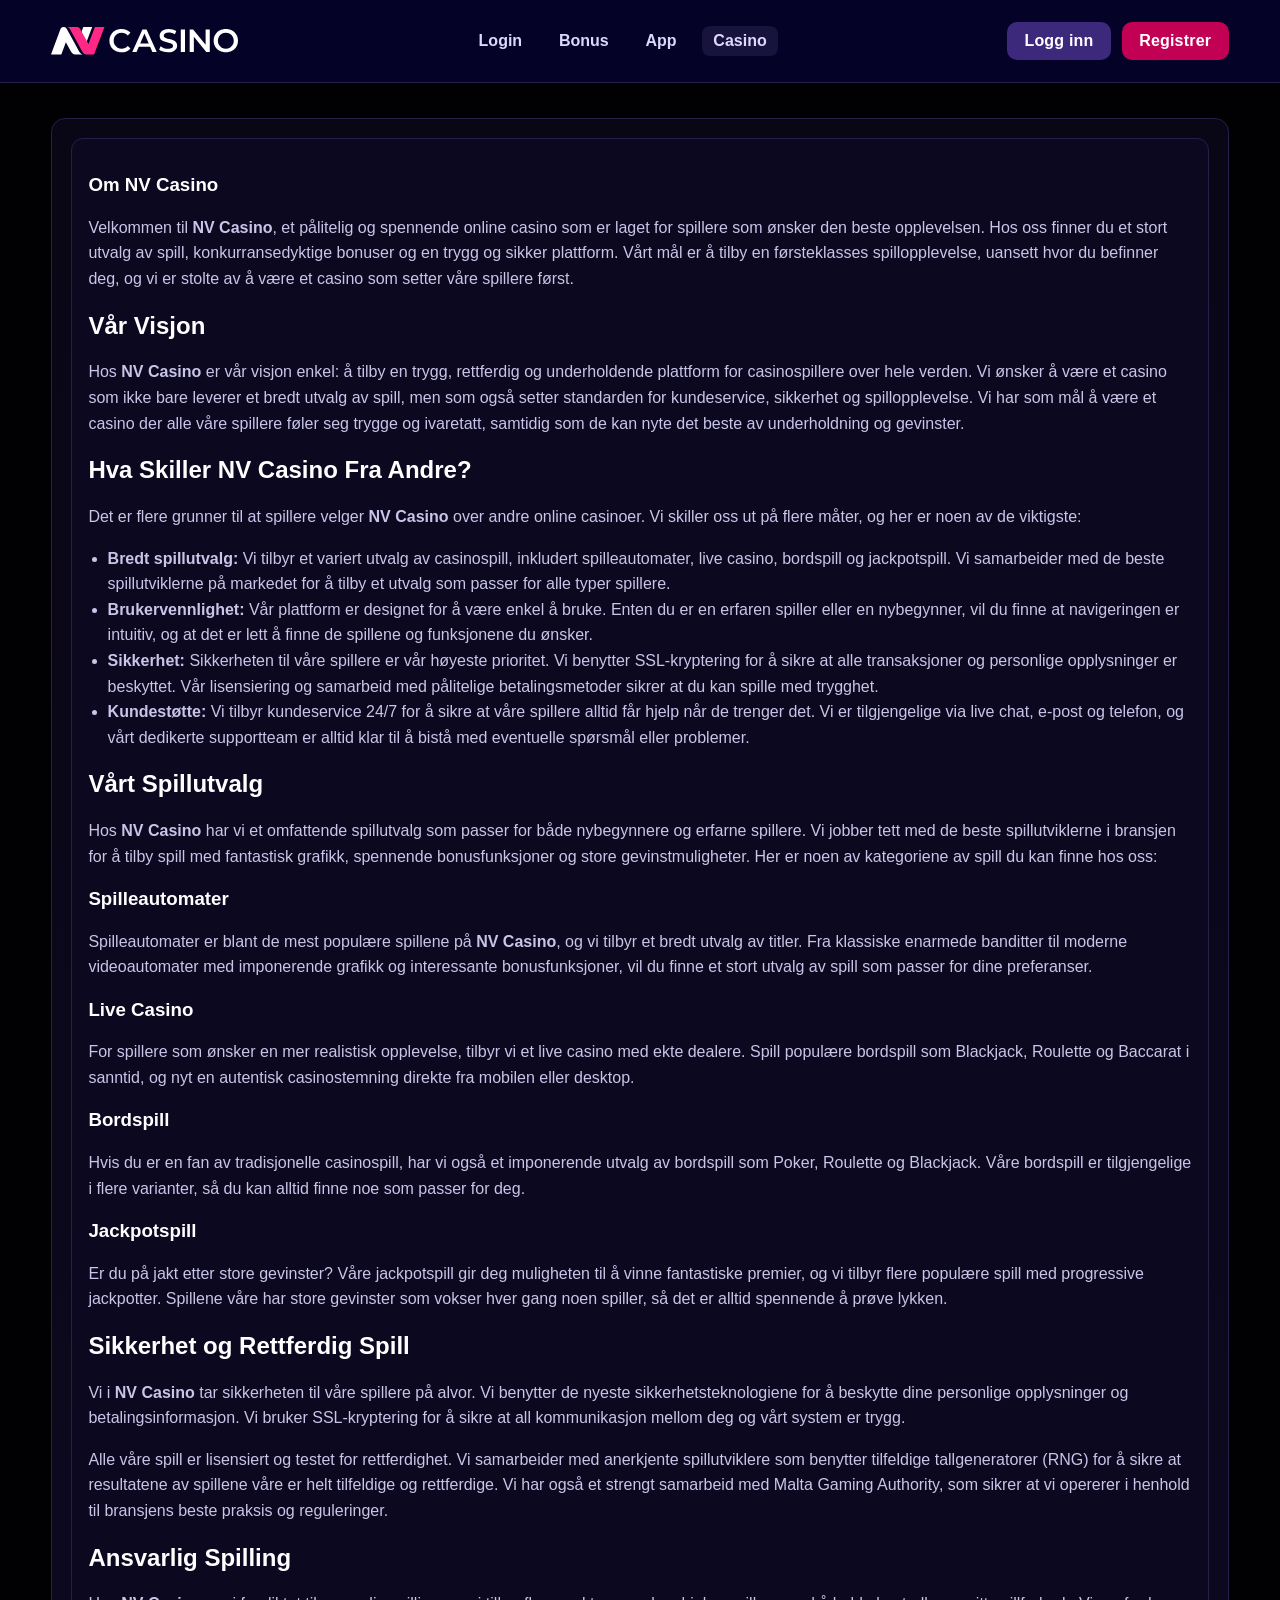
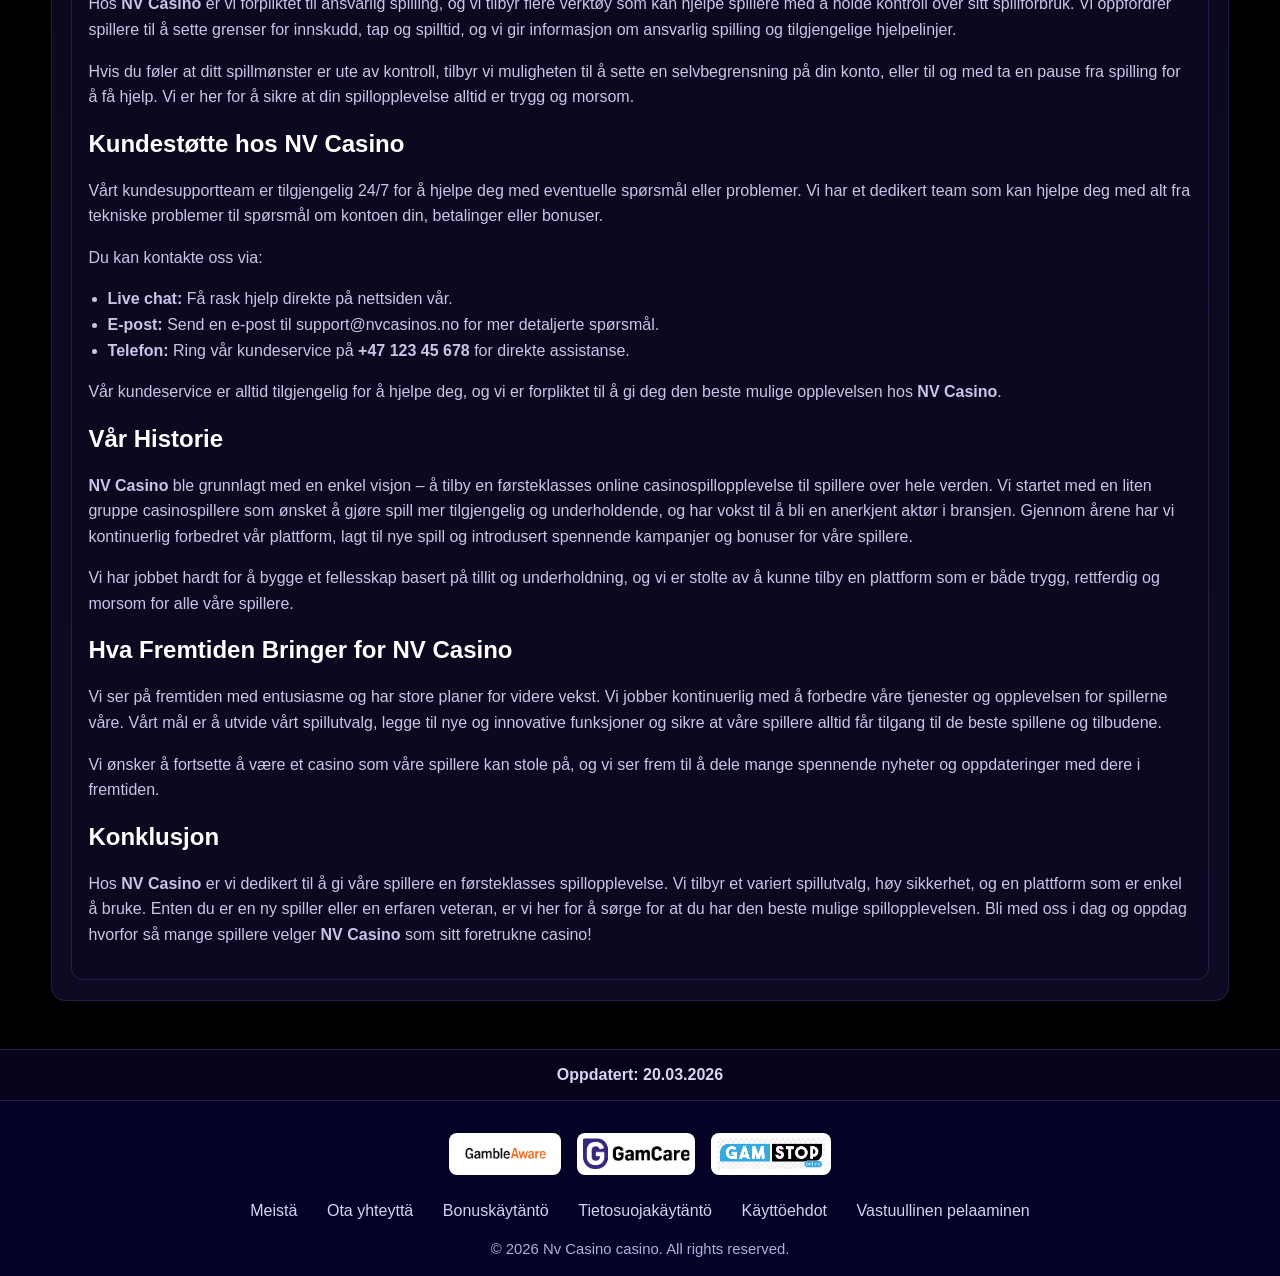
==== about-us/index.html @ 7457d710 "Initial NV Casino site" ====
<!doctype html>
<html lang="fi">
<head>
  <meta charset="UTF-8" />
  <meta name="viewport" content="width=device-width, initial-scale=1.0" />
  <meta name="description" content="Lær mer om NV Casino! Vi er dedikert til å tilby våre spillere den beste casinospillopplevelsen. Oppdag vårt spillutvalg, vårt engasjement for sikkerhet og kundeservice." />
  <title>Om NV Casino – Bli Kjent Med Oss</title>
  <link rel="icon" type="image/svg+xml" href="../icon.svg" />
  <link rel="stylesheet" href="../internal-pages.css" />
</head>
<body>
  <header>
    <div class="container header-inner">
      <a class="logo" href="../">
        <img src="../nvcasino logo.svg" alt="NV Casino logo" />
      </a>

      <nav class="main-nav" aria-label="Main navigation">
        <a href="../login/">Login</a>
        <a href="../bonus/">Bonus</a>
        <a href="../app/">App</a>
        <a href="../" class="active">Casino</a>
      </nav>

      <div class="auth-buttons">
        <a class="btn btn-login" href="../login/">Logg inn</a>
        <a class="btn btn-register" href="/go/">Registrer</a>
      </div>
    </div>
  </header>

  <main>
    <section class="page-content">
      <div class="container">
        <div class="rich-content">
<section>
  <h1>Om NV Casino</h1>
  <p>Velkommen til <strong>NV Casino</strong>, et pålitelig og spennende online casino som er laget for spillere som ønsker den beste opplevelsen. Hos oss finner du et stort utvalg av spill, konkurransedyktige bonuser og en trygg og sikker plattform. Vårt mål er å tilby en førsteklasses spillopplevelse, uansett hvor du befinner deg, og vi er stolte av å være et casino som setter våre spillere først.</p>
  <h2>Vår Visjon</h2>
  <p>Hos <strong>NV Casino</strong> er vår visjon enkel: å tilby en trygg, rettferdig og underholdende plattform for casinospillere over hele verden. Vi ønsker å være et casino som ikke bare leverer et bredt utvalg av spill, men som også setter standarden for kundeservice, sikkerhet og spillopplevelse. Vi har som mål å være et casino der alle våre spillere føler seg trygge og ivaretatt, samtidig som de kan nyte det beste av underholdning og gevinster.</p>
  <h2>Hva Skiller NV Casino Fra Andre?</h2>
  <p>Det er flere grunner til at spillere velger <strong>NV Casino</strong> over andre online casinoer. Vi skiller oss ut på flere måter, og her er noen av de viktigste:</p>
  <ul>
    <li><strong>Bredt spillutvalg:</strong> Vi tilbyr et variert utvalg av casinospill, inkludert spilleautomater, live casino, bordspill og jackpotspill. Vi samarbeider med de beste spillutviklerne på markedet for å tilby et utvalg som passer for alle typer spillere.</li>
    <li><strong>Brukervennlighet:</strong> Vår plattform er designet for å være enkel å bruke. Enten du er en erfaren spiller eller en nybegynner, vil du finne at navigeringen er intuitiv, og at det er lett å finne de spillene og funksjonene du ønsker.</li>
    <li><strong>Sikkerhet:</strong> Sikkerheten til våre spillere er vår høyeste prioritet. Vi benytter SSL-kryptering for å sikre at alle transaksjoner og personlige opplysninger er beskyttet. Vår lisensiering og samarbeid med pålitelige betalingsmetoder sikrer at du kan spille med trygghet.</li>
    <li><strong>Kundestøtte:</strong> Vi tilbyr kundeservice 24/7 for å sikre at våre spillere alltid får hjelp når de trenger det. Vi er tilgjengelige via live chat, e-post og telefon, og vårt dedikerte supportteam er alltid klar til å bistå med eventuelle spørsmål eller problemer.</li>
  </ul>
  <h2>Vårt Spillutvalg</h2>
  <p>Hos <strong>NV Casino</strong> har vi et omfattende spillutvalg som passer for både nybegynnere og erfarne spillere. Vi jobber tett med de beste spillutviklerne i bransjen for å tilby spill med fantastisk grafikk, spennende bonusfunksjoner og store gevinstmuligheter. Her er noen av kategoriene av spill du kan finne hos oss:</p>
  <h3>Spilleautomater</h3>
  <p>Spilleautomater er blant de mest populære spillene på <strong>NV Casino</strong>, og vi tilbyr et bredt utvalg av titler. Fra klassiske enarmede banditter til moderne videoautomater med imponerende grafikk og interessante bonusfunksjoner, vil du finne et stort utvalg av spill som passer for dine preferanser.</p>
  <h3>Live Casino</h3>
  <p>For spillere som ønsker en mer realistisk opplevelse, tilbyr vi et live casino med ekte dealere. Spill populære bordspill som Blackjack, Roulette og Baccarat i sanntid, og nyt en autentisk casinostemning direkte fra mobilen eller desktop.</p>
  <h3>Bordspill</h3>
  <p>Hvis du er en fan av tradisjonelle casinospill, har vi også et imponerende utvalg av bordspill som Poker, Roulette og Blackjack. Våre bordspill er tilgjengelige i flere varianter, så du kan alltid finne noe som passer for deg.</p>
  <h3>Jackpotspill</h3>
  <p>Er du på jakt etter store gevinster? Våre jackpotspill gir deg muligheten til å vinne fantastiske premier, og vi tilbyr flere populære spill med progressive jackpotter. Spillene våre har store gevinster som vokser hver gang noen spiller, så det er alltid spennende å prøve lykken.</p>
  <h2>Sikkerhet og Rettferdig Spill</h2>
  <p>Vi i <strong>NV Casino</strong> tar sikkerheten til våre spillere på alvor. Vi benytter de nyeste sikkerhetsteknologiene for å beskytte dine personlige opplysninger og betalingsinformasjon. Vi bruker SSL-kryptering for å sikre at all kommunikasjon mellom deg og vårt system er trygg.</p>
  <p>Alle våre spill er lisensiert og testet for rettferdighet. Vi samarbeider med anerkjente spillutviklere som benytter tilfeldige tallgeneratorer (RNG) for å sikre at resultatene av spillene våre er helt tilfeldige og rettferdige. Vi har også et strengt samarbeid med Malta Gaming Authority, som sikrer at vi opererer i henhold til bransjens beste praksis og reguleringer.</p>
  <h2>Ansvarlig Spilling</h2>
  <p>Hos <strong>NV Casino</strong> er vi forpliktet til ansvarlig spilling, og vi tilbyr flere verktøy som kan hjelpe spillere med å holde kontroll over sitt spillforbruk. Vi oppfordrer spillere til å sette grenser for innskudd, tap og spilltid, og vi gir informasjon om ansvarlig spilling og tilgjengelige hjelpelinjer.</p>
  <p>Hvis du føler at ditt spillmønster er ute av kontroll, tilbyr vi muligheten til å sette en selvbegrensning på din konto, eller til og med ta en pause fra spilling for å få hjelp. Vi er her for å sikre at din spillopplevelse alltid er trygg og morsom.</p>
  <h2>Kundestøtte hos NV Casino</h2>
  <p>Vårt kundesupportteam er tilgjengelig 24/7 for å hjelpe deg med eventuelle spørsmål eller problemer. Vi har et dedikert team som kan hjelpe deg med alt fra tekniske problemer til spørsmål om kontoen din, betalinger eller bonuser.</p>
  <p>Du kan kontakte oss via:</p>
  <ul>
    <li><strong>Live chat:</strong> Få rask hjelp direkte på nettsiden vår.</li>
    <li><strong>E-post:</strong> Send en e-post til <a href="mailto:support@nvcasinos.no">support@nvcasinos.no</a> for mer detaljerte spørsmål.</li>
    <li><strong>Telefon:</strong> Ring vår kundeservice på <strong>+47 123 45 678</strong> for direkte assistanse.</li>
  </ul>
  <p>Vår kundeservice er alltid tilgjengelig for å hjelpe deg, og vi er forpliktet til å gi deg den beste mulige opplevelsen hos <strong>NV Casino</strong>.</p>
  <h2>Vår Historie</h2>
  <p><strong>NV Casino</strong> ble grunnlagt med en enkel visjon – å tilby en førsteklasses online casinospillopplevelse til spillere over hele verden. Vi startet med en liten gruppe casinospillere som ønsket å gjøre spill mer tilgjengelig og underholdende, og har vokst til å bli en anerkjent aktør i bransjen. Gjennom årene har vi kontinuerlig forbedret vår plattform, lagt til nye spill og introdusert spennende kampanjer og bonuser for våre spillere.</p>
  <p>Vi har jobbet hardt for å bygge et fellesskap basert på tillit og underholdning, og vi er stolte av å kunne tilby en plattform som er både trygg, rettferdig og morsom for alle våre spillere.</p>
  <h2>Hva Fremtiden Bringer for NV Casino</h2>
  <p>Vi ser på fremtiden med entusiasme og har store planer for videre vekst. Vi jobber kontinuerlig med å forbedre våre tjenester og opplevelsen for spillerne våre. Vårt mål er å utvide vårt spillutvalg, legge til nye og innovative funksjoner og sikre at våre spillere alltid får tilgang til de beste spillene og tilbudene.</p>
  <p>Vi ønsker å fortsette å være et casino som våre spillere kan stole på, og vi ser frem til å dele mange spennende nyheter og oppdateringer med dere i fremtiden.</p>
  <h2>Konklusjon</h2>
  <p>Hos <strong>NV Casino</strong> er vi dedikert til å gi våre spillere en førsteklasses spillopplevelse. Vi tilbyr et variert spillutvalg, høy sikkerhet, og en plattform som er enkel å bruke. Enten du er en ny spiller eller en erfaren veteran, er vi her for å sørge for at du har den beste mulige spillopplevelsen. Bli med oss i dag og oppdag hvorfor så mange spillere velger <strong>NV Casino</strong> som sitt foretrukne casino!</p>
</section>
        </div>
      </div>
    </section>

    <section class="updated" aria-label="updated-date">
      Oppdatert: 20.03.2026
    </section>
  </main>

  <footer>
    <div class="container">
      <div class="trust-logos" aria-label="Trust badges">
        <img src="../trust badges/gambleaware.png" alt="GambleAware" />
        <img src="../trust badges/GamCare.png" alt="GamCare" />
        <img src="../trust badges/gamstop.png" alt="GAMSTOP" />
      </div>

      <nav class="footer-links" aria-label="Footer links">
        <a href="../about-us/">Meistä</a>
        <a href="../contact-us/">Ota yhteyttä</a>
        <a href="../bonus-policy/">Bonuskäytäntö</a>
        <a href="../privacy-policy/">Tietosuojakäytäntö</a>
        <a href="../terms-and-conditions/">Käyttöehdot</a>
        <a href="../responsible-gambling/">Vastuullinen pelaaminen</a>
      </nav>

      <p class="copyright">© 2026 Nv Casino casino. All rights reserved.</p>
    </div>
  </footer>
</body>
</html>
---- internal-pages.css ----
:root {
  --bg-main: #010104;
  --bg-header-footer: #040226;
  --accent-main: #c30154;
  --accent-login: #3c297b;
  --text-main: #f4f2ff;
  --text-muted: #c9c5e8;
  --card-bg: #0b0822;
  --border-soft: #24204a;
}

* {
  box-sizing: border-box;
}

html,
body {
  margin: 0;
  padding: 0;
  font-family: "Trebuchet MS", "Segoe UI", sans-serif;
  background: radial-gradient(circle at top, #161030 0%, var(--bg-main) 45%);
  color: var(--text-main);
}

a {
  color: inherit;
  text-decoration: none;
}

img {
  max-width: 100%;
  display: block;
}

.container {
  width: min(1200px, 92vw);
  margin: 0 auto;
}

header {
  background: var(--bg-header-footer);
  border-bottom: 1px solid var(--border-soft);
  position: sticky;
  top: 0;
  z-index: 20;
}

.header-inner {
  min-height: 82px;
  display: flex;
  align-items: center;
  justify-content: space-between;
  gap: 1rem;
  flex-wrap: wrap;
  padding: 0.75rem 0;
}

.logo {
  display: flex;
  align-items: center;
}

.logo img {
  height: 50px;
  width: auto;
}

.main-nav {
  display: flex;
  gap: 0.9rem;
  align-items: center;
  flex-wrap: wrap;
  font-weight: 700;
  color: #ddd8ff;
}

.main-nav a {
  padding: 0.4rem 0.7rem;
  border-radius: 8px;
  transition: background-color 0.2s ease;
}

.main-nav a:hover,
.main-nav a.active {
  background: #18133d;
}

.auth-buttons {
  display: flex;
  gap: 0.65rem;
  align-items: center;
  flex-wrap: wrap;
}

.btn {
  border: 0;
  border-radius: 10px;
  padding: 0.65rem 1.1rem;
  color: #fff;
  font-weight: 800;
  cursor: pointer;
  letter-spacing: 0.2px;
  display: inline-block;
}

.btn-register {
  background: var(--accent-main);
}

.btn-login {
  background: var(--accent-login);
}

main {
  background: var(--bg-main);
  min-height: 62vh;
}

.page-content {
  padding: 2.2rem 0 3rem;
}

.bonus-hero {
  background: #0b0820;
  border: 1px solid var(--border-soft);
  border-radius: 12px;
  padding: 1rem;
  margin-bottom: 1rem;
  text-align: center;
}

.bonus-hero h1 {
  margin: 0 0 1rem;
  font-size: clamp(1.8rem, 4.5vw, 2.8rem);
  letter-spacing: 1px;
  text-transform: uppercase;
  color: #fff;
}

.bonus-hero-banner {
  border-radius: 18px;
  overflow: hidden;
  border: 1px solid var(--border-soft);
  box-shadow: 0 20px 40px rgba(0, 0, 0, 0.45);
}

.bonus-cta-wrap {
  display: flex;
  justify-content: center;
  padding: 1.2rem 0 0.2rem;
}

.bonus-cta {
  background: var(--accent-main);
  color: #fff;
  border: 0;
  border-radius: 999px;
  padding: 0.95rem 2rem;
  font-size: 1.1rem;
  font-weight: 900;
  cursor: pointer;
  animation: pulse-cta 1.6s infinite;
  box-shadow: 0 0 0 0 rgba(195, 1, 84, 0.8);
}

@keyframes pulse-cta {
  0% {
    transform: scale(1);
    box-shadow: 0 0 0 0 rgba(195, 1, 84, 0.75);
  }
  70% {
    transform: scale(1.03);
    box-shadow: 0 0 0 22px rgba(195, 1, 84, 0);
  }
  100% {
    transform: scale(1);
    box-shadow: 0 0 0 0 rgba(195, 1, 84, 0);
  }
}

.rich-content {
  background: linear-gradient(180deg, #090616 0%, #0e0a23 100%);
  border: 1px solid var(--border-soft);
  border-radius: 14px;
  padding: 1.2rem;
}

.login-form-section {
  background: #0b0820;
  border: 1px solid var(--border-soft);
  border-radius: 12px;
  padding: 1rem;
  margin-bottom: 1rem;
}

.login-form-title {
  margin: 0 0 0.35rem;
  color: #fff;
}

.login-form-subtitle {
  margin: 0 0 1rem;
  color: var(--text-muted);
}

.login-form {
  max-width: 540px;
  display: grid;
  gap: 0.85rem;
}

.login-field {
  display: grid;
  gap: 0.35rem;
}

.login-field label {
  font-weight: 700;
  color: #fff;
}

.login-field input {
  width: 100%;
  border: 1px solid var(--border-soft);
  border-radius: 10px;
  background: #141036;
  color: #fff;
  padding: 0.7rem 0.85rem;
}

.login-field input:focus {
  outline: 2px solid #3c297b;
  outline-offset: 1px;
}

.login-form-meta {
  display: flex;
  align-items: center;
  justify-content: space-between;
  gap: 0.8rem;
  flex-wrap: wrap;
}

.login-remember {
  display: inline-flex;
  align-items: center;
  gap: 0.35rem;
  color: var(--text-muted);
  font-size: 0.95rem;
}

.forgot-link {
  color: #d7d1ff;
  font-weight: 700;
}

.forgot-link:hover {
  color: #ffffff;
}

.login-submit {
  background: var(--accent-main);
  color: #fff;
  border: 0;
  border-radius: 10px;
  padding: 0.75rem 1rem;
  font-weight: 800;
  cursor: pointer;
}

.app-download-card {
  background: #0b0820;
  border: 1px solid var(--border-soft);
  border-radius: 12px;
  padding: 1rem;
  margin-bottom: 1rem;
}

.app-download-image {
  border: 1px solid var(--border-soft);
  border-radius: 12px;
  overflow: hidden;
  margin-bottom: 0.9rem;
}

.app-download-image img {
  width: 100%;
  height: auto;
  object-fit: cover;
}

.app-download-buttons {
  display: flex;
  gap: 0.75rem;
  flex-wrap: wrap;
}

.store-btn {
  border: 0;
  border-radius: 10px;
  padding: 0.7rem 1rem;
  font-weight: 800;
  color: #fff;
  display: inline-block;
}

.store-btn.android {
  background: #2e8b57;
}

.store-btn.ios {
  background: #3c297b;
}

.contact-form-card {
  background: #0b0820;
  border: 1px solid var(--border-soft);
  border-radius: 12px;
  padding: 1rem;
  margin-bottom: 1rem;
}

.contact-form-title {
  margin: 0 0 0.35rem;
  color: #fff;
}

.contact-form-subtitle {
  margin: 0 0 1rem;
  color: var(--text-muted);
}

.contact-form {
  max-width: 640px;
  display: grid;
  gap: 0.85rem;
}

.contact-field {
  display: grid;
  gap: 0.35rem;
}

.contact-field label {
  font-weight: 700;
  color: #fff;
}

.contact-field input,
.contact-field textarea,
.contact-field select {
  width: 100%;
  border: 1px solid var(--border-soft);
  border-radius: 10px;
  background: #141036;
  color: #fff;
  padding: 0.7rem 0.85rem;
}

.contact-field textarea {
  min-height: 130px;
  resize: vertical;
}

.contact-field input:focus,
.contact-field textarea:focus,
.contact-field select:focus {
  outline: 2px solid #3c297b;
  outline-offset: 1px;
}

.contact-submit {
  background: var(--accent-main);
  color: #fff;
  border: 0;
  border-radius: 10px;
  padding: 0.75rem 1rem;
  font-weight: 800;
  cursor: pointer;
}

.rich-content section {
  background: #0b0820;
  border: 1px solid var(--border-soft);
  border-radius: 12px;
  padding: 1rem;
  margin-bottom: 1rem;
}

.rich-content section:last-child {
  margin-bottom: 0;
}

.rich-content h1,
.rich-content h2,
.rich-content h3 {
  color: #fff;
}

.rich-content p,
.rich-content li,
.rich-content td,
.rich-content th {
  color: var(--text-muted);
  line-height: 1.6;
}

.rich-content ul,
.rich-content ol {
  padding-left: 1.2rem;
}

.rich-content table {
  width: 100%;
  border-collapse: collapse;
  margin-top: 1rem;
  background: #0b0820;
  border: 1px solid var(--border-soft);
}

.rich-content th,
.rich-content td {
  border: 1px solid var(--border-soft);
  padding: 0.7rem;
  text-align: left;
}

.rich-content th {
  background: #120d31;
  color: #fff;
}

.updated {
  border-top: 1px solid var(--border-soft);
  border-bottom: 1px solid var(--border-soft);
  background: #07031a;
  text-align: center;
  padding: 1rem 0;
  color: #d8d4f2;
  font-weight: 700;
}

footer {
  background: var(--bg-header-footer);
  padding: 2rem 0 1.2rem;
}

.trust-logos {
  display: flex;
  gap: 1rem;
  justify-content: center;
  flex-wrap: wrap;
  margin-bottom: 1.4rem;
}

.trust-logos img {
  height: 42px;
  width: auto;
  background: #fff;
  border-radius: 8px;
  padding: 0.35rem;
}

.footer-links {
  display: flex;
  justify-content: center;
  gap: 0.85rem;
  flex-wrap: wrap;
  margin-bottom: 1rem;
  color: #d6d3ef;
}

.footer-links a {
  padding: 0.3rem 0.5rem;
  border-radius: 6px;
}

.footer-links a:hover {
  background: #17123f;
}

.copyright {
  text-align: center;
  color: #b4addf;
  font-size: 0.93rem;
  margin: 0;
}

@media (max-width: 760px) {
  .header-inner {
    justify-content: center;
  }

  .main-nav,
  .auth-buttons,
  .footer-links {
    justify-content: center;
  }
}
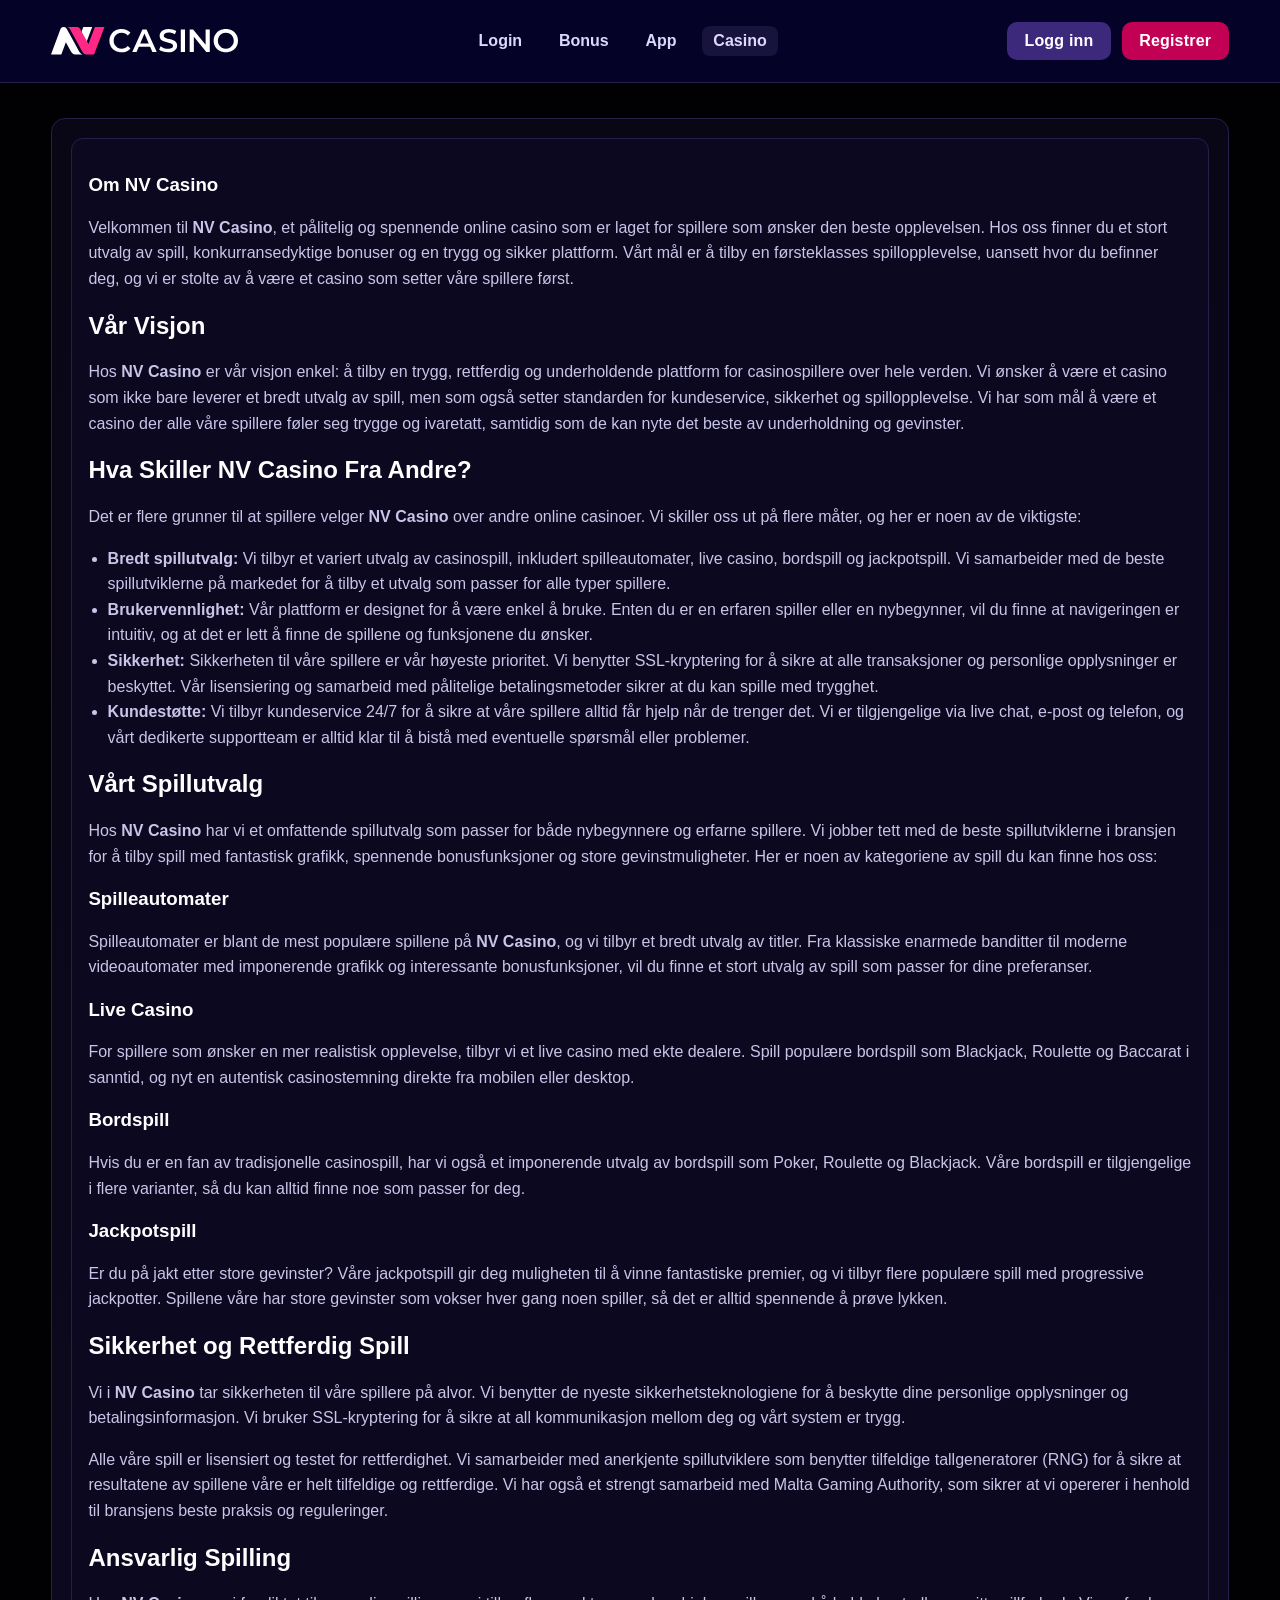
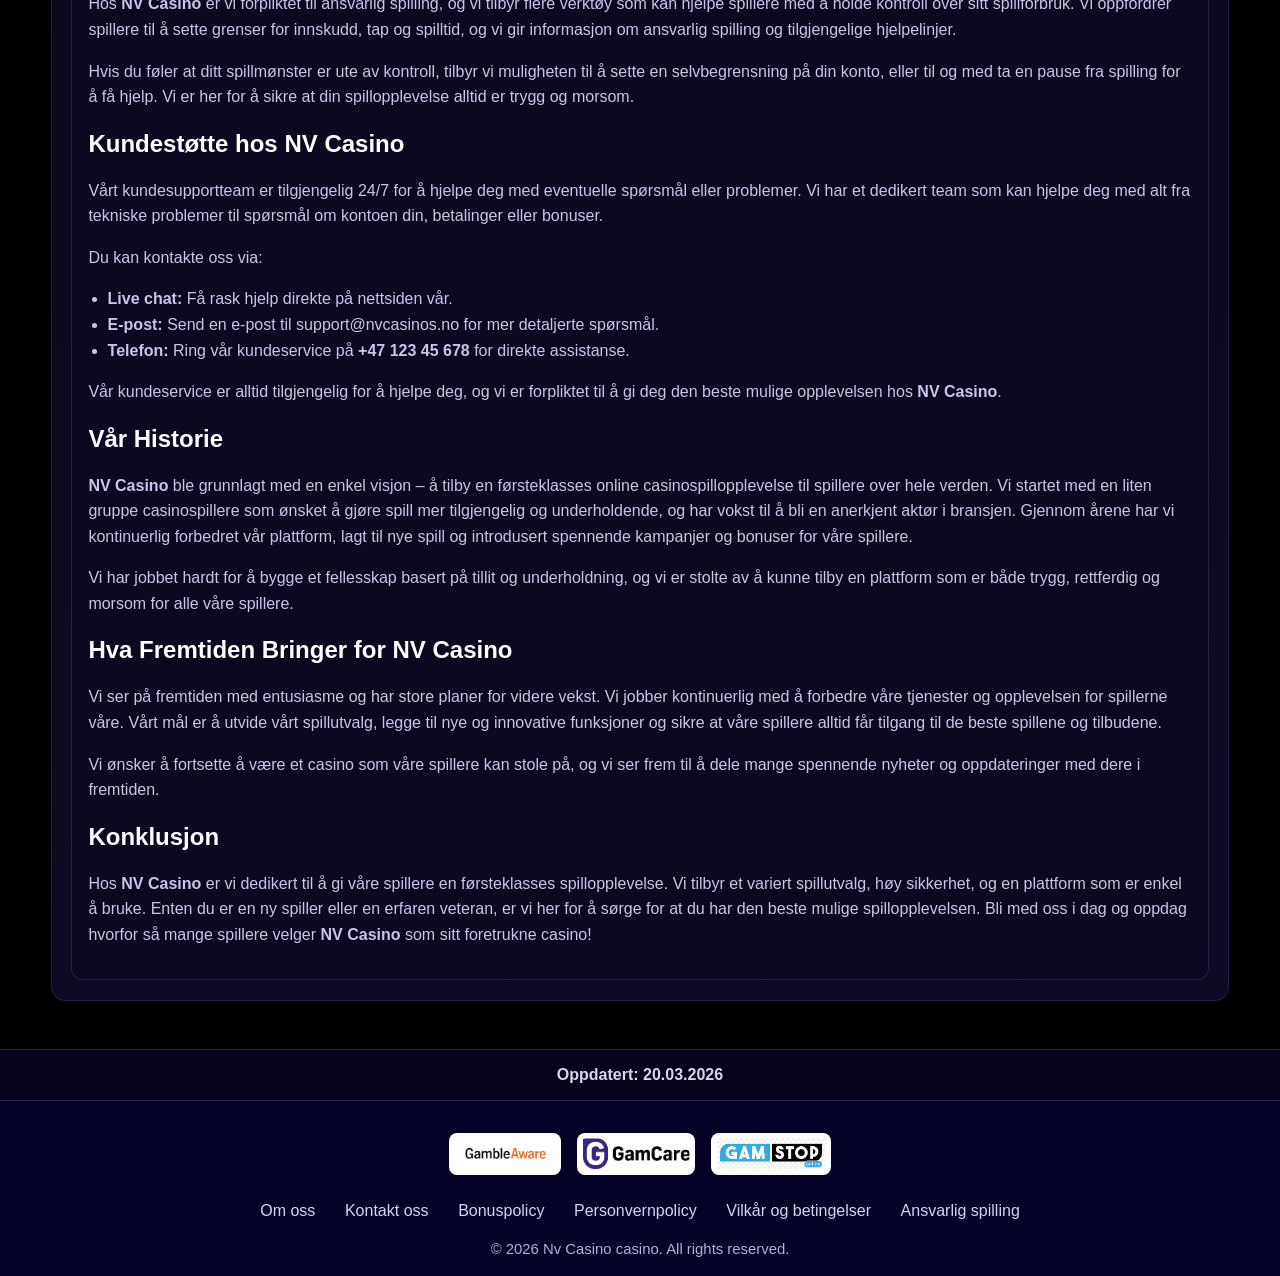
==== commit 22f2924c: "Translate footer links to Norwegian" ====
--- a/about-us/index.html
+++ b/about-us/index.html
@@ -1,5 +1,5 @@
 <!doctype html>
-<html lang="fi">
+<html lang="nb">
 <head>
   <meta charset="UTF-8" />
   <meta name="viewport" content="width=device-width, initial-scale=1.0" />
@@ -98,12 +98,12 @@
       </div>
 
       <nav class="footer-links" aria-label="Footer links">
-        <a href="../about-us/">Meistä</a>
-        <a href="../contact-us/">Ota yhteyttä</a>
-        <a href="../bonus-policy/">Bonuskäytäntö</a>
-        <a href="../privacy-policy/">Tietosuojakäytäntö</a>
-        <a href="../terms-and-conditions/">Käyttöehdot</a>
-        <a href="../responsible-gambling/">Vastuullinen pelaaminen</a>
+        <a href="../about-us/">Om oss</a>
+        <a href="../contact-us/">Kontakt oss</a>
+        <a href="../bonus-policy/">Bonuspolicy</a>
+        <a href="../privacy-policy/">Personvernpolicy</a>
+        <a href="../terms-and-conditions/">Vilkår og betingelser</a>
+        <a href="../responsible-gambling/">Ansvarlig spilling</a>
       </nav>
 
       <p class="copyright">© 2026 Nv Casino casino. All rights reserved.</p>
